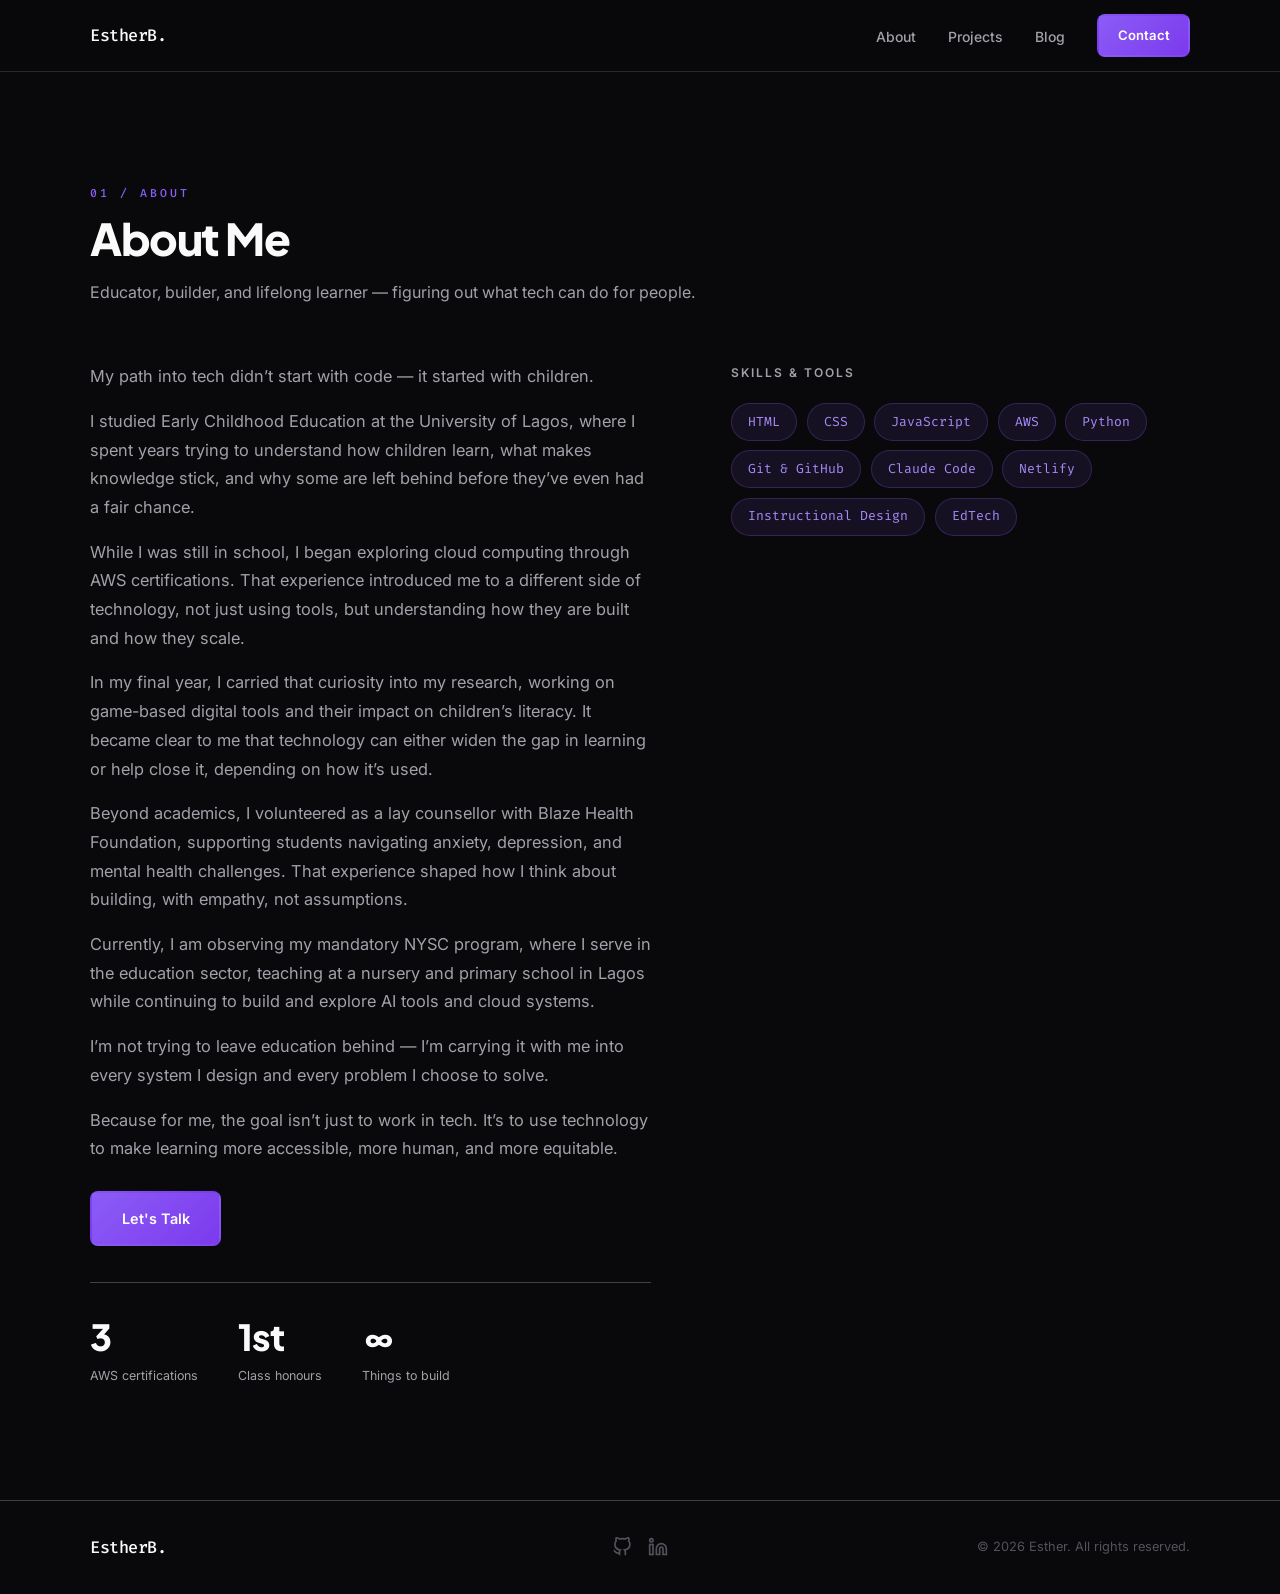
==== about.html @ 338feb30 "Final Update: portfolio structure, blog and documentation" ====
﻿<!DOCTYPE html>
<html lang="en">
<head>
  <meta charset="UTF-8" />
  <meta name="viewport" content="width=device-width, initial-scale=1.0" />
  <title>About | Esther Bada</title>
  <link rel="stylesheet" href="style.css" />
  <link rel="preconnect" href="https://fonts.googleapis.com" />
  <link rel="preconnect" href="https://fonts.gstatic.com" crossorigin />
  <link href="https://fonts.googleapis.com/css2?family=Plus+Jakarta+Sans:wght@700;800&family=Inter:wght@400;500;600&family=Fira+Code:wght@400;500&display=swap" rel="stylesheet" />
</head>
<body>

  <!-- ========== NAV ========== -->
  <header class="nav-header">
    <nav class="nav container">
      <a href="index.html" class="nav-logo">Esther<span class="accent"></span>B.</a>
      <ul class="nav-links">
        <li><a href="about.html" aria-current="page">About</a></li>
        <li><a href="projects.html">Projects</a></li>
        <li><a href="blog.html">Blog</a></li>
        <li><a href="contact.html" class="btn btn-sm">Contact</a></li>
      </ul>
      <button class="nav-toggle" aria-label="Toggle menu" aria-expanded="false">
        <span></span><span></span><span></span>
      </button>
    </nav>
  </header>

  <main>

    <!-- ========== ABOUT ========== -->
    <section id="about" class="about section">
      <div class="container">
        <span class="section-label reveal">01 / About</span>
        <h2 class="section-title reveal">About Me</h2>
        <p class="section-subtitle reveal">Educator, builder, and lifelong learner — figuring out what tech can do for people.</p>
        <div class="about-grid">
          <div class="about-text reveal">
            <p>
My path into tech didn’t start with code — it started with children.
</p>

<p>
I studied Early Childhood Education at the University of Lagos, where I spent years trying to understand how children learn, what makes knowledge stick, and why some are left behind before they’ve even had a fair chance.
</p>

<p>
While I was still in school, I began exploring cloud computing through AWS certifications. That experience introduced me to a different side of technology, not just using tools, but understanding how they are built and how they scale.
</p>

<p>
In my final year, I carried that curiosity into my research, working on game-based digital tools and their impact on children’s literacy. It became clear to me that technology can either widen the gap in learning or help close it, depending on how it’s used.
</p>

<p>
Beyond academics, I volunteered as a lay counsellor with Blaze Health Foundation, supporting students navigating anxiety, depression, and mental health challenges. That experience shaped how I think about building, with empathy, not assumptions.
</p>

<p>
Currently, I am observing my mandatory NYSC program, where I serve in the education sector, teaching at a nursery and primary school in Lagos while continuing to build and explore AI tools and cloud systems.
</p>

<p>
I’m not trying to leave education behind — I’m carrying it with me into every system I design and every problem I choose to solve.
</p>

<p>
Because for me, the goal isn’t just to work in tech. It’s to use technology to make learning more accessible, more human, and more equitable.
</p>
            <a href="contact.html" class="btn mt-md">Let's Talk</a>
            <div class="about-stats">
              <div class="stat">
                <span class="stat-number">3</span>
                <span class="stat-label">AWS certifications</span>
              </div>
              <div class="stat">
                <span class="stat-number">1st</span>
                <span class="stat-label">Class honours</span>
              </div>
              <div class="stat">
                <span class="stat-number">&#8734;</span>
                <span class="stat-label">Things to build</span>
              </div>
            </div>
          </div>
          <div class="skills reveal delay-1">
            <h3>Skills &amp; Tools</h3>
            <ul class="skill-list">
              <li><span class="skill-tag">HTML</span></li>
              <li><span class="skill-tag">CSS</span></li>
              <li><span class="skill-tag">JavaScript</span></li>
              <li><span class="skill-tag">AWS</span></li>
              <li><span class="skill-tag">Python</span></li>
              <li><span class="skill-tag">Git &amp; GitHub</span></li>
              <li><span class="skill-tag">Claude Code</span></li>
              <li><span class="skill-tag">Netlify</span></li>
              <li><span class="skill-tag">Instructional Design</span></li>
              <li><span class="skill-tag">EdTech</span></li>
            </ul>
          </div>
        </div>
      </div>
    </section>

  </main>

  <!-- ========== FOOTER ========== -->
  <footer class="footer">
    <div class="container footer-inner">
      <a href="index.html" class="nav-logo">Esther<span class="accent"></span>B.</a>
      <div class="footer-socials">
        <a href="https://github.com" target="_blank" rel="noopener" aria-label="GitHub">
          <svg width="20" height="20" viewBox="0 0 24 24" fill="none" stroke="currentColor" stroke-width="2"><path d="M9 19c-5 1.5-5-2.5-7-3m14 6v-3.87a3.37 3.37 0 0 0-.94-2.61c3.14-.35 6.44-1.54 6.44-7A5.44 5.44 0 0 0 20 4.77 5.07 5.07 0 0 0 19.91 1S18.73.65 16 2.48a13.38 13.38 0 0 0-7 0C6.27.65 5.09 1 5.09 1A5.07 5.07 0 0 0 5 4.77a5.44 5.44 0 0 0-1.5 3.78c0 5.42 3.3 6.61 6.44 7A3.37 3.37 0 0 0 9 18.13V22"/></svg>
        </a>
        <a href="https://linkedin.com" target="_blank" rel="noopener" aria-label="LinkedIn">
          <svg width="20" height="20" viewBox="0 0 24 24" fill="none" stroke="currentColor" stroke-width="2"><path d="M16 8a6 6 0 0 1 6 6v7h-4v-7a2 2 0 0 0-2-2 2 2 0 0 0-2 2v7h-4v-7a6 6 0 0 1 6-6z"/><rect x="2" y="9" width="4" height="12"/><circle cx="4" cy="4" r="2"/></svg>
        </a>
      </div>
      <p class="footer-copy">&copy; <span id="year"></span> Esther. All rights reserved.</p>
    </div>
  </footer>

  <script src="app.js"></script>
</body>
</html>
---- style.css ----
/* ============================================================
   DESIGN TOKENS
   ============================================================ */
:root {
  /* Backgrounds */
  --clr-bg:        #09090b;
  --clr-surface:   #18181b;
  --clr-surface-2: #27272a;
  --clr-border:    #3f3f46;

  /* Accent — violet */
  --clr-accent:    #8b5cf6;
  --clr-accent-lt: #a78bfa;
  --clr-accent-dk: #7c3aed;

  /* Text */
  --clr-text:      #fafafa;
  --clr-muted:     #a1a1aa;

  /* Tags */
  --clr-tag-bg:    rgba(139,92,246,0.1);
  --clr-tag-text:  #a78bfa;
  --clr-tag-border:rgba(139,92,246,0.25);

  /* Status green */
  --clr-green:     #4ade80;

  /* Fonts */
  --font-display: 'Plus Jakarta Sans', system-ui, sans-serif;
  --font-sans:    'Inter', system-ui, sans-serif;
  --font-mono:    'Fira Code', monospace;

  /* Radii */
  --radius-sm: 8px;
  --radius-md: 14px;
  --radius-lg: 22px;
  --radius-pill: 999px;

  /* Shadows */
  --shadow-card: 0 8px 32px rgba(0,0,0,0.45);
  --shadow-glow: 0 0 48px rgba(139,92,246,0.2);

  --transition: 0.22s ease;
  --nav-h: 72px;
}

/* ============================================================
   RESET & BASE
   ============================================================ */
*, *::before, *::after { box-sizing: border-box; margin: 0; padding: 0; }

html { scroll-behavior: smooth; font-size: 16px; }

body {
  font-family: var(--font-sans);
  background: var(--clr-bg);
  color: var(--clr-text);
  line-height: 1.75;
  -webkit-font-smoothing: antialiased;
  -moz-osx-font-smoothing: grayscale;
}

img { display: block; max-width: 100%; }
a { color: inherit; text-decoration: none; }
ul, ol { list-style: none; }

code {
  font-family: var(--font-mono);
  background: var(--clr-surface-2);
  color: var(--clr-accent-lt);
  padding: 2px 7px;
  border-radius: 5px;
  font-size: 0.875em;
  border: 1px solid var(--clr-border);
}

/* ============================================================
   LAYOUT UTILITIES
   ============================================================ */
.container {
  width: min(1100px, 100% - 3rem);
  margin-inline: auto;
}

.section     { padding: 112px 0; }
.section-alt { background: var(--clr-surface); }

.mt-md { display: inline-block; margin-top: 1.75rem; }
.hidden { display: none !important; }

/* ============================================================
   SECTION LABELS  (e.g. "01 / About")
   ============================================================ */
.section-label {
  display: block;
  font-family: var(--font-mono);
  font-size: 0.72rem;
  font-weight: 500;
  color: var(--clr-accent);
  letter-spacing: 3px;
  text-transform: uppercase;
  margin-bottom: 0.6rem;
}

/* ============================================================
   BUTTONS
   ============================================================ */
.btn {
  display: inline-flex;
  align-items: center;
  gap: 0.5rem;
  padding: 0.8rem 1.85rem;
  background: linear-gradient(135deg, var(--clr-accent) 0%, var(--clr-accent-dk) 100%);
  color: #fff;
  border: 2px solid transparent;
  border-radius: var(--radius-sm);
  font-family: var(--font-sans);
  font-weight: 600;
  font-size: 0.9rem;
  cursor: pointer;
  transition:
    transform var(--transition),
    box-shadow var(--transition),
    filter var(--transition);
  text-decoration: none;
  white-space: nowrap;
}
.btn:hover {
  transform: translateY(-2px);
  box-shadow: var(--shadow-glow);
  filter: brightness(1.1);
}
.btn:active { transform: translateY(0); }

.btn-outline {
  background: transparent;
  color: var(--clr-accent-lt);
  border-color: var(--clr-border);
}
.btn-outline:hover {
  border-color: var(--clr-accent);
  background: rgba(139,92,246,0.08);
  filter: none;
  box-shadow: none;
}

.btn-sm { padding: 0.5rem 1.15rem; font-size: 0.82rem; }
.btn-full { width: 100%; justify-content: center; padding: 0.9rem; }

/* ============================================================
   NAVIGATION
   ============================================================ */
.nav-header {
  position: sticky;
  top: 0;
  z-index: 100;
  height: var(--nav-h);
  background: rgba(9, 9, 11, 0.8);
  backdrop-filter: blur(16px);
  -webkit-backdrop-filter: blur(16px);
  border-bottom: 1px solid rgba(63, 63, 70, 0.6);
}

.nav {
  display: flex;
  align-items: center;
  justify-content: space-between;
  height: 100%;
}

.nav-logo {
  font-family: var(--font-mono);
  font-size: 1.05rem;
  font-weight: 500;
  color: var(--clr-text);
  letter-spacing: -0.5px;
}
.nav-logo .accent { color: var(--clr-accent); }

.nav-links {
  display: flex;
  align-items: center;
  gap: 2rem;
}
.nav-links a:not(.btn) {
  font-size: 0.875rem;
  font-weight: 500;
  color: var(--clr-muted);
  position: relative;
  padding-bottom: 2px;
  transition: color var(--transition);
}
.nav-links a:not(.btn)::after {
  content: '';
  position: absolute;
  bottom: -3px;
  left: 0;
  right: 0;
  height: 2px;
  background: var(--clr-accent);
  border-radius: 2px;
  transform: scaleX(0);
  transform-origin: left;
  transition: transform var(--transition);
}
.nav-links a:not(.btn):hover,
.nav-links a:not(.btn).active { color: var(--clr-text); }
.nav-links a:not(.btn):hover::after,
.nav-links a:not(.btn).active::after { transform: scaleX(1); }

.nav-toggle {
  display: none;
  flex-direction: column;
  gap: 5px;
  background: none;
  border: none;
  cursor: pointer;
  padding: 6px;
}
.nav-toggle span {
  display: block;
  width: 22px;
  height: 2px;
  background: var(--clr-text);
  border-radius: 2px;
  transition: transform var(--transition), opacity var(--transition);
}
.nav-toggle[aria-expanded="true"] span:nth-child(1) { transform: translateY(7px) rotate(45deg); }
.nav-toggle[aria-expanded="true"] span:nth-child(2) { opacity: 0; }
.nav-toggle[aria-expanded="true"] span:nth-child(3) { transform: translateY(-7px) rotate(-45deg); }

/* ============================================================
   HERO
   ============================================================ */
.hero {
  min-height: calc(100vh - var(--nav-h));
  display: flex;
  align-items: center;
  padding: 80px 0;
  position: relative;
  overflow: hidden;
}

/* Dot grid background */
.hero-dots {
  position: absolute;
  inset: 0;
  background-image: radial-gradient(circle, rgba(63,63,70,0.6) 1px, transparent 1px);
  background-size: 32px 32px;
  mask-image: radial-gradient(ellipse 80% 80% at 50% 50%, black 40%, transparent 100%);
  pointer-events: none;
}

/* Radial glow */
.hero::before {
  content: '';
  position: absolute;
  inset: 0;
  background:
    radial-gradient(ellipse 55% 55% at 65% 45%, rgba(139,92,246,0.1) 0%, transparent 65%),
    radial-gradient(ellipse 35% 35% at 15% 75%, rgba(139,92,246,0.06) 0%, transparent 60%);
  pointer-events: none;
}

.hero-inner { position: relative; }

/* Availability badge */
.hero-badge {
  display: inline-flex;
  align-items: center;
  gap: 0.55rem;
  padding: 0.4rem 1rem;
  background: rgba(74, 222, 128, 0.07);
  border: 1px solid rgba(74, 222, 128, 0.22);
  border-radius: var(--radius-pill);
  font-size: 0.8rem;
  font-weight: 500;
  color: var(--clr-green);
  margin-bottom: 1.5rem;
}
.badge-dot {
  width: 7px;
  height: 7px;
  background: var(--clr-green);
  border-radius: 50%;
  animation: pulse-dot 2.2s ease-in-out infinite;
}
@keyframes pulse-dot {
  0%, 100% { opacity: 1;   transform: scale(1); }
  50%       { opacity: 0.4; transform: scale(0.8); }
}

.hero-greeting {
  font-family: var(--font-mono);
  font-size: 1rem;
  color: var(--clr-muted);
  margin-bottom: 0.4rem;
  letter-spacing: 0.5px;
}

.hero-name {
  font-family: var(--font-display);
  font-size: clamp(3.5rem, 10vw, 7rem);
  font-weight: 800;
  line-height: 1;
  letter-spacing: -3px;
  background: linear-gradient(135deg, var(--clr-text) 40%, var(--clr-accent-lt) 100%);
  -webkit-background-clip: text;
  -webkit-text-fill-color: transparent;
  background-clip: text;
  margin-bottom: 1.5rem;
}

.hero-tagline {
  font-size: clamp(1rem, 2.5vw, 1.2rem);
  color: var(--clr-muted);
  max-width: 500px;
  line-height: 1.7;
  margin-bottom: 2.5rem;
}

.hero-cta {
  display: flex;
  gap: 0.9rem;
  flex-wrap: wrap;
  margin-bottom: 5rem;
}

.hero-scroll {
  display: flex;
  align-items: center;
  gap: 0.9rem;
  color: #52525b;
  font-size: 0.7rem;
  letter-spacing: 3px;
  text-transform: uppercase;
  font-family: var(--font-mono);
}
.scroll-line {
  width: 56px;
  height: 1px;
  background: #3f3f46;
  position: relative;
  overflow: hidden;
}
.scroll-line::after {
  content: '';
  position: absolute;
  inset: 0;
  background: var(--clr-accent);
  animation: scanline 2.4s ease-in-out infinite;
}
@keyframes scanline {
  0%   { transform: translateX(-100%); }
  100% { transform: translateX(250%); }
}

/* ============================================================
   SECTION TITLES
   ============================================================ */
.section-title {
  font-family: var(--font-display);
  font-size: clamp(1.9rem, 4.5vw, 2.75rem);
  font-weight: 800;
  letter-spacing: -1.5px;
  line-height: 1.1;
  margin-bottom: 1rem;
  color: var(--clr-text);
}
.section-subtitle {
  color: var(--clr-muted);
  margin-bottom: 3.5rem;
  font-size: 1rem;
}

/* ============================================================
   ABOUT
   ============================================================ */
.about-grid {
  display: grid;
  grid-template-columns: 1.1fr 0.9fr;
  gap: 5rem;
  align-items: start;
}

.about-text p {
  color: var(--clr-muted);
  margin-bottom: 1rem;
  font-size: 1.025rem;
}
.about-text p:last-of-type { margin-bottom: 0; }

/* Stats row */
.about-stats {
  display: flex;
  gap: 2.5rem;
  margin-top: 2.25rem;
  padding-top: 2.25rem;
  border-top: 1px solid var(--clr-border);
}
.stat-number {
  display: block;
  font-family: var(--font-display);
  font-size: 2.25rem;
  font-weight: 800;
  letter-spacing: -1px;
  color: var(--clr-text);
  line-height: 1;
  margin-bottom: 0.3rem;
}
.stat-label {
  font-size: 0.78rem;
  color: var(--clr-muted);
  line-height: 1.3;
}

.skills h3 {
  font-size: 0.75rem;
  font-weight: 600;
  color: var(--clr-muted);
  text-transform: uppercase;
  letter-spacing: 2px;
  margin-bottom: 1.25rem;
}
.skill-list {
  display: flex;
  flex-wrap: wrap;
  gap: 0.6rem;
}
.skill-tag {
  display: inline-block;
  padding: 0.4rem 1rem;
  background: var(--clr-tag-bg);
  color: var(--clr-tag-text);
  border: 1px solid var(--clr-tag-border);
  border-radius: var(--radius-pill);
  font-size: 0.82rem;
  font-family: var(--font-mono);
  transition: background var(--transition), border-color var(--transition);
}
.skill-tag:hover {
  background: rgba(139,92,246,0.18);
  border-color: rgba(139,92,246,0.45);
}

/* ============================================================
   CARDS (shared — projects + blog)
   ============================================================ */
.card-grid {
  display: grid;
  grid-template-columns: repeat(auto-fit, minmax(290px, 1fr));
  gap: 1.5rem;
}

.card {
  position: relative;
  background: var(--clr-surface);
  border: 1px solid var(--clr-border);
  border-radius: var(--radius-md);
  padding: 1.875rem;
  overflow: hidden;
  transition:
    border-color var(--transition),
    transform var(--transition),
    box-shadow var(--transition);
}

/* Gradient bottom accent that slides in on hover */
.card::after {
  content: '';
  position: absolute;
  bottom: 0;
  left: 0;
  right: 0;
  height: 2px;
  background: linear-gradient(90deg, var(--clr-accent-dk), var(--clr-accent-lt));
  border-radius: 0 0 var(--radius-md) var(--radius-md);
  opacity: 0;
  transition: opacity var(--transition);
}

.card:hover {
  border-color: rgba(139,92,246,0.45);
  transform: translateY(-5px);
  box-shadow: var(--shadow-card);
}
.card:hover::after { opacity: 1; }

/* Section-alt cards invert the bg */
.section-alt .card {
  background: var(--clr-bg);
}

.card-top {
  display: flex;
  align-items: center;
  justify-content: space-between;
  margin-bottom: 1.1rem;
}
.card-icon { font-size: 1.8rem; line-height: 1; }

.card-links {
  display: flex;
  gap: 0.75rem;
  color: #52525b;
}
.card-links a {
  transition: color var(--transition);
  display: flex;
  align-items: center;
}
.card-links a:hover { color: var(--clr-accent-lt); }

.card-title {
  font-size: 1.05rem;
  font-weight: 600;
  margin-bottom: 0.6rem;
  color: var(--clr-text);
  line-height: 1.4;
}
.card-title a { transition: color var(--transition); }
.card-title a:hover { color: var(--clr-accent-lt); }

.card-desc {
  color: var(--clr-muted);
  font-size: 0.88rem;
  line-height: 1.7;
  margin-bottom: 1.25rem;
}

.card-tags {
  display: flex;
  flex-wrap: wrap;
  gap: 0.4rem;
  margin-top: auto;
}
.card-tags span {
  font-size: 0.72rem;
  font-family: var(--font-mono);
  color: #71717a;
  background: var(--clr-surface-2);
  padding: 0.22rem 0.65rem;
  border-radius: 5px;
  border: 1px solid var(--clr-border);
}

/* ============================================================
   BLOG CARDS
   ============================================================ */
.card--blog { background: var(--clr-surface); }
.section-alt .card--blog { background: var(--clr-bg); }

.blog-meta {
  display: flex;
  align-items: center;
  gap: 0.75rem;
  margin-bottom: 0.875rem;
}
.blog-meta time {
  font-size: 0.78rem;
  color: #71717a;
  font-family: var(--font-mono);
}
.blog-tag {
  font-size: 0.72rem;
  font-weight: 600;
  color: var(--clr-accent-lt);
  background: var(--clr-tag-bg);
  padding: 0.22rem 0.65rem;
  border-radius: 5px;
  border: 1px solid var(--clr-tag-border);
}
.blog-read-more {
  display: inline-flex;
  align-items: center;
  gap: 0.3rem;
  margin-top: 0.75rem;
  font-size: 0.85rem;
  font-weight: 600;
  color: var(--clr-accent-lt);
  transition: gap var(--transition), color var(--transition);
}
.blog-read-more:hover {
  gap: 0.55rem;
  color: #fff;
}

/* ============================================================
   BLOG POST (inline article)
   ============================================================ */
.blog-divider {
  display: flex;
  align-items: center;
  gap: 1.25rem;
  margin-top: 4rem;
  margin-bottom: 2rem;
}
.blog-divider-label {
  font-family: var(--font-mono);
  font-size: 0.72rem;
  font-weight: 500;
  color: var(--clr-accent);
  letter-spacing: 3px;
  text-transform: uppercase;
  white-space: nowrap;
}
.blog-divider-line {
  flex: 1;
  height: 1px;
  background: var(--clr-border);
}

.blog-post {
  background: var(--clr-surface);
  border: 1px solid var(--clr-border);
  border-radius: var(--radius-lg);
  padding: clamp(1.75rem, 5vw, 3.5rem);
  max-width: 740px;
}

.blog-post-header time {
  font-size: 0.78rem;
  font-family: var(--font-mono);
  color: #71717a;
  display: block;
  margin-bottom: 0.6rem;
}
.blog-post-header h2 {
  font-family: var(--font-display);
  font-size: clamp(1.5rem, 3.5vw, 2.1rem);
  font-weight: 800;
  letter-spacing: -1px;
  line-height: 1.2;
  margin-bottom: 1rem;
}
.blog-post-intro {
  color: var(--clr-muted);
  font-size: 1.05rem;
  line-height: 1.65;
  border-left: 3px solid var(--clr-accent);
  padding-left: 1.1rem;
  margin-bottom: 2.5rem;
}

.blog-post-body h3 {
  font-size: 1.1rem;
  font-weight: 700;
  color: var(--clr-accent-lt);
  margin: 2.25rem 0 0.75rem;
}
.blog-post-body p {
  color: var(--clr-muted);
  margin-bottom: 1.1rem;
  font-size: 0.975rem;
  line-height: 1.8;
}
.blog-post-body ul,
.blog-post-body ol {
  list-style: initial;
  padding-left: 1.5rem;
  color: var(--clr-muted);
  margin-bottom: 1.1rem;
  font-size: 0.975rem;
}
.blog-post-body ol { list-style: decimal; }
.blog-post-body li { margin-bottom: 0.5rem; line-height: 1.7; }
.blog-post-body strong { color: var(--clr-text); font-weight: 600; }
.blog-post-body em { color: var(--clr-text); }

/* ============================================================
   CONTACT
   ============================================================ */
.contact-inner {
  display: grid;
  grid-template-columns: 1fr 1.3fr;
  gap: 5rem;
  align-items: start;
}

.contact-text p {
  color: var(--clr-muted);
  margin-bottom: 1.75rem;
  font-size: 1.025rem;
}
.contact-links {
  display: flex;
  flex-direction: column;
  gap: 0.875rem;
}
.contact-links li {
  display: flex;
  align-items: center;
  gap: 0.65rem;
  color: #71717a;
  font-size: 0.9rem;
}
.contact-links a {
  color: var(--clr-accent-lt);
  transition: color var(--transition);
}
.contact-links a:hover { color: var(--clr-text); }

/* Form */
.contact-form {
  background: var(--clr-bg);
  border: 1px solid var(--clr-border);
  border-radius: var(--radius-md);
  padding: 2.25rem;
  display: flex;
  flex-direction: column;
  gap: 1.25rem;
}

/* Side-by-side name + email */
.form-row {
  display: grid;
  grid-template-columns: 1fr 1fr;
  gap: 1rem;
}

.form-group {
  display: flex;
  flex-direction: column;
  gap: 0.45rem;
}
.form-group label {
  font-size: 0.8rem;
  font-weight: 600;
  color: var(--clr-muted);
  letter-spacing: 0.3px;
}
.form-group input,
.form-group textarea {
  background: var(--clr-surface);
  border: 1px solid var(--clr-border);
  border-radius: var(--radius-sm);
  color: var(--clr-text);
  font-family: var(--font-sans);
  font-size: 0.9rem;
  padding: 0.8rem 1rem;
  outline: none;
  transition: border-color var(--transition), box-shadow var(--transition);
  resize: vertical;
}
.form-group input::placeholder,
.form-group textarea::placeholder { color: #52525b; }
.form-group input:focus,
.form-group textarea:focus {
  border-color: var(--clr-accent);
  box-shadow: 0 0 0 3px rgba(139,92,246,0.12);
}

.form-success {
  font-size: 0.85rem;
  color: var(--clr-green);
  text-align: center;
  min-height: 1.25rem;
  font-weight: 500;
}

/* ============================================================
   FOOTER
   ============================================================ */
.footer {
  border-top: 1px solid var(--clr-border);
  padding: 2rem 0;
}
.footer-inner {
  display: grid;
  grid-template-columns: 1fr auto 1fr;
  align-items: center;
  gap: 1.5rem;
}
.footer-socials {
  display: flex;
  gap: 1rem;
  justify-content: center;
}
.footer-socials a {
  color: #52525b;
  display: flex;
  transition: color var(--transition);
}
.footer-socials a:hover { color: var(--clr-accent-lt); }

.footer-copy {
  font-size: 0.8rem;
  color: #52525b;
  text-align: right;
}

/* ============================================================
   SCROLL ANIMATIONS
   ============================================================ */
.fade-up {
  opacity: 0;
  transform: translateY(22px);
  animation: fadeUp 0.65s ease forwards;
}
.reveal {
  opacity: 0;
  transform: translateY(18px);
  transition: opacity 0.55s ease, transform 0.55s ease;
}
.reveal.is-visible { opacity: 1; transform: none; }

.delay-1 { animation-delay: 0.12s; transition-delay: 0.1s; }
.delay-2 { animation-delay: 0.24s; transition-delay: 0.2s; }
.delay-3 { animation-delay: 0.36s; transition-delay: 0.3s; }
.delay-4 { animation-delay: 0.48s; transition-delay: 0.4s; }
.delay-5 { animation-delay: 0.6s;  transition-delay: 0.5s; }

@keyframes fadeUp {
  to { opacity: 1; transform: none; }
}

/* ============================================================
   RESPONSIVE
   ============================================================ */
@media (max-width: 900px) {
  .about-grid { grid-template-columns: 1fr; gap: 3rem; }
  .contact-inner { grid-template-columns: 1fr; gap: 3rem; }
}

@media (max-width: 768px) {
  .nav-links {
    display: none;
    position: absolute;
    top: var(--nav-h);
    left: 0;
    right: 0;
    background: rgba(9,9,11,0.97);
    backdrop-filter: blur(16px);
    border-bottom: 1px solid var(--clr-border);
    flex-direction: column;
    align-items: flex-start;
    padding: 1.75rem 1.5rem;
    gap: 1.5rem;
  }
  .nav-links.is-open { display: flex; }
  .nav-toggle { display: flex; }

  .footer-inner {
    grid-template-columns: 1fr;
    text-align: center;
    justify-items: center;
  }
  .footer-copy { text-align: center; }

  .hero-cta { flex-direction: column; align-items: flex-start; }
  .form-row  { grid-template-columns: 1fr; }
  .about-stats { gap: 1.5rem; }
}

@media (max-width: 480px) {
  .section { padding: 80px 0; }
  .card-grid { grid-template-columns: 1fr; }
  .contact-form { padding: 1.5rem; }
}
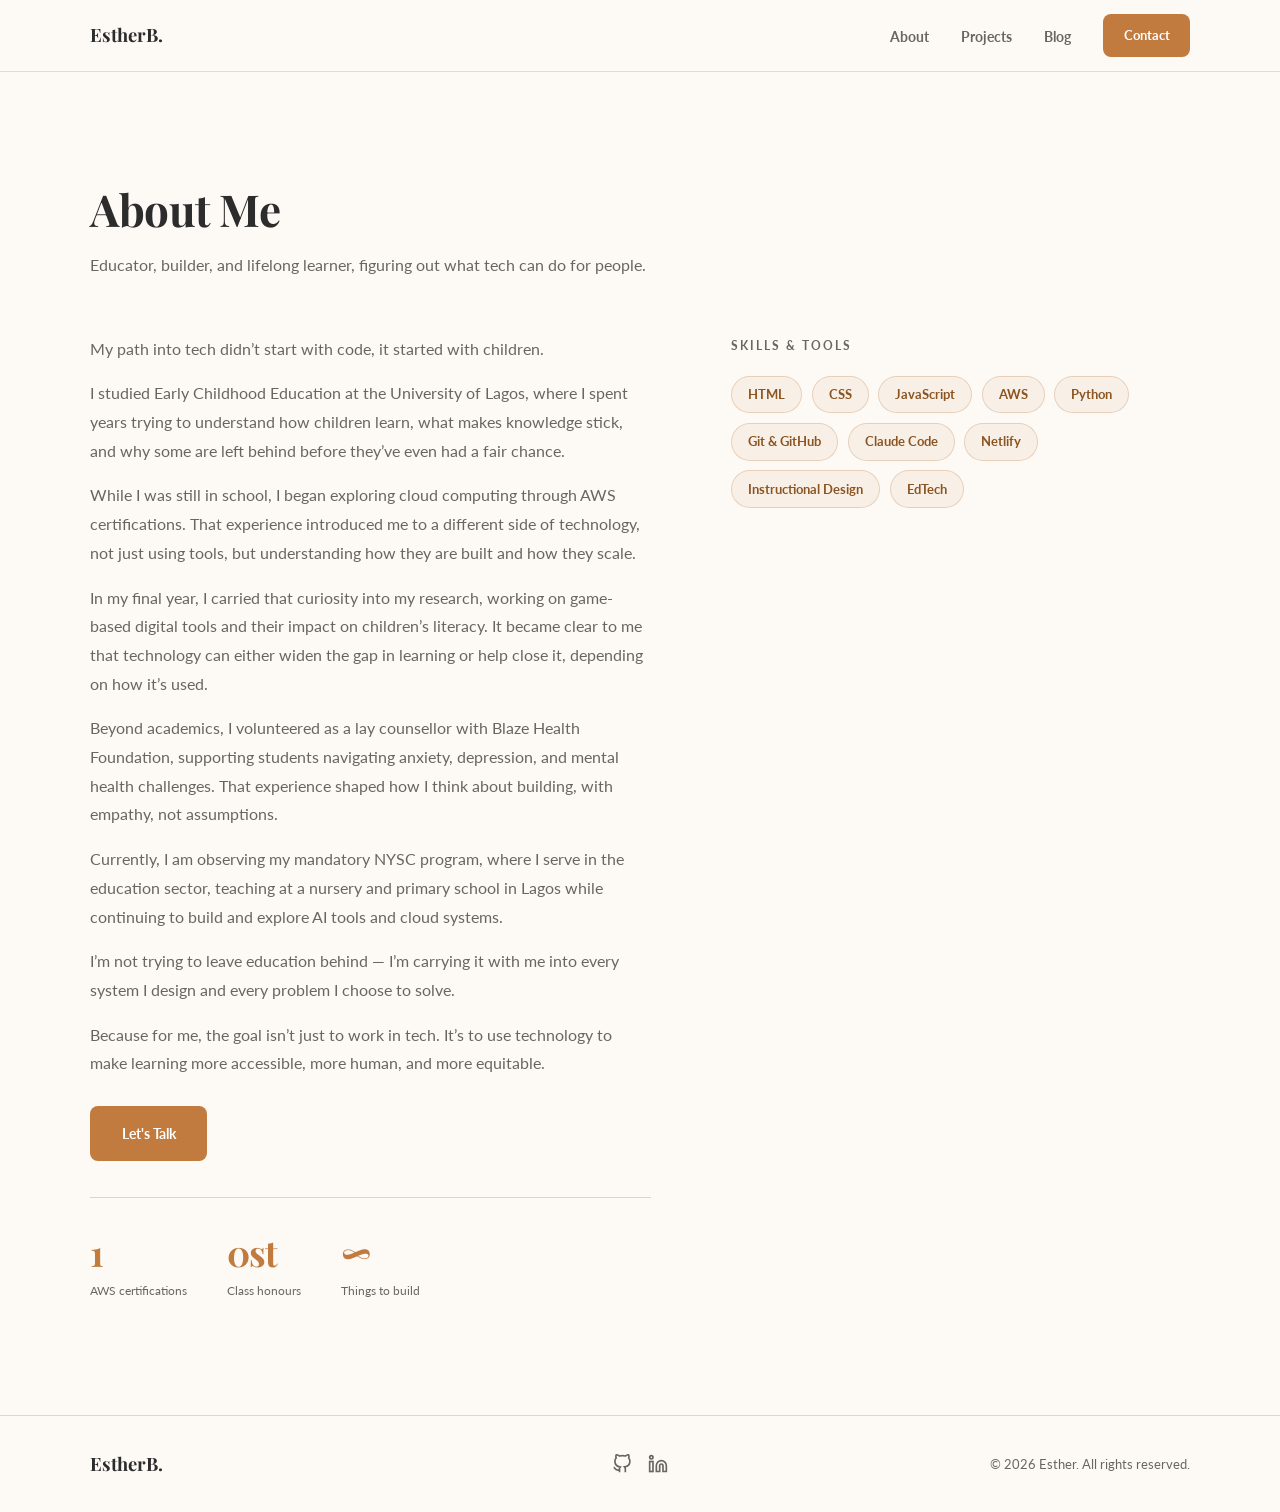
==== commit 8e1918f5: "Add files via upload redesign: warm theme, animations and photo" ====
--- a/about.html
+++ b/about.html
@@ -3,11 +3,16 @@
 <head>
   <meta charset="UTF-8" />
   <meta name="viewport" content="width=device-width, initial-scale=1.0" />
+  <meta name="description" content="Educator building real products with AI and cloud tools." />
+  <meta property="og:title" content="About | Esther Bada" />
+  <meta property="og:description" content="Educator building real products with AI and cloud tools." />
+  <meta property="og:type" content="website" />
   <title>About | Esther Bada</title>
+  <link rel="icon" type="image/svg+xml" href="favicon.svg" />
   <link rel="stylesheet" href="style.css" />
   <link rel="preconnect" href="https://fonts.googleapis.com" />
   <link rel="preconnect" href="https://fonts.gstatic.com" crossorigin />
-  <link href="https://fonts.googleapis.com/css2?family=Plus+Jakarta+Sans:wght@700;800&family=Inter:wght@400;500;600&family=Fira+Code:wght@400;500&display=swap" rel="stylesheet" />
+  <link href="https://fonts.googleapis.com/css2?family=Playfair+Display:ital,wght@0,400;0,700;1,400&family=Lato:wght@400;700&display=swap" rel="stylesheet" />
 </head>
 <body>
 
@@ -34,11 +39,11 @@
       <div class="container">
         <span class="section-label reveal">01 / About</span>
         <h2 class="section-title reveal">About Me</h2>
-        <p class="section-subtitle reveal">Educator, builder, and lifelong learner — figuring out what tech can do for people.</p>
+        <p class="section-subtitle reveal">Educator, builder, and lifelong learner, figuring out what tech can do for people.</p>
         <div class="about-grid">
           <div class="about-text reveal">
             <p>
-My path into tech didn’t start with code — it started with children.
+My path into tech didn’t start with code, it started with children.
 </p>
 
 <p>
@@ -113,7 +118,7 @@
         <a href="https://github.com" target="_blank" rel="noopener" aria-label="GitHub">
           <svg width="20" height="20" viewBox="0 0 24 24" fill="none" stroke="currentColor" stroke-width="2"><path d="M9 19c-5 1.5-5-2.5-7-3m14 6v-3.87a3.37 3.37 0 0 0-.94-2.61c3.14-.35 6.44-1.54 6.44-7A5.44 5.44 0 0 0 20 4.77 5.07 5.07 0 0 0 19.91 1S18.73.65 16 2.48a13.38 13.38 0 0 0-7 0C6.27.65 5.09 1 5.09 1A5.07 5.07 0 0 0 5 4.77a5.44 5.44 0 0 0-1.5 3.78c0 5.42 3.3 6.61 6.44 7A3.37 3.37 0 0 0 9 18.13V22"/></svg>
         </a>
-        <a href="https://linkedin.com" target="_blank" rel="noopener" aria-label="LinkedIn">
+        <a href="https://www.linkedin.com/in/esther-bada" target="_blank" rel="noopener" aria-label="LinkedIn">
           <svg width="20" height="20" viewBox="0 0 24 24" fill="none" stroke="currentColor" stroke-width="2"><path d="M16 8a6 6 0 0 1 6 6v7h-4v-7a2 2 0 0 0-2-2 2 2 0 0 0-2 2v7h-4v-7a6 6 0 0 1 6-6z"/><rect x="2" y="9" width="4" height="12"/><circle cx="4" cy="4" r="2"/></svg>
         </a>
       </div>
--- a/style.css
+++ b/style.css
@@ -3,32 +3,35 @@
    ============================================================ */
 :root {
   /* Backgrounds */
-  --clr-bg:        #09090b;
-  --clr-surface:   #18181b;
-  --clr-surface-2: #27272a;
-  --clr-border:    #3f3f46;
-
-  /* Accent — violet */
-  --clr-accent:    #8b5cf6;
-  --clr-accent-lt: #a78bfa;
-  --clr-accent-dk: #7c3aed;
+  --clr-bg:        #FDFAF6;
+  --clr-surface:   #F4EFE6;
+  --clr-surface-2: #EBE4D8;
+  --clr-border:    #DDD6C8;
+
+  /* Accent — terracotta / amber */
+  --clr-accent:    #C17B3F;
+  --clr-accent-lt: #D4934E;
+  --clr-accent-dk: #A66530;
+
+  /* Secondary accent — muted sage green */
+  --clr-sage:      #4A7C6F;
 
   /* Text */
-  --clr-text:      #fafafa;
-  --clr-muted:     #a1a1aa;
+  --clr-text:      #2C2C2C;
+  --clr-muted:     #6B6560;
 
   /* Tags */
-  --clr-tag-bg:    rgba(139,92,246,0.1);
-  --clr-tag-text:  #a78bfa;
-  --clr-tag-border:rgba(139,92,246,0.25);
-
-  /* Status green */
-  --clr-green:     #4ade80;
+  --clr-tag-bg:    rgba(193,123,63,0.08);
+  --clr-tag-text:  #8C5420;
+  --clr-tag-border:rgba(193,123,63,0.28);
+
+  /* Status / availability */
+  --clr-green:     #4A7C6F;
 
   /* Fonts */
-  --font-display: 'Plus Jakarta Sans', system-ui, sans-serif;
-  --font-sans:    'Inter', system-ui, sans-serif;
-  --font-mono:    'Fira Code', monospace;
+  --font-display: 'Playfair Display', Georgia, serif;
+  --font-sans:    'Lato', system-ui, sans-serif;
+  --font-mono:    'Courier New', monospace;
 
   /* Radii */
   --radius-sm: 8px;
@@ -37,8 +40,8 @@
   --radius-pill: 999px;
 
   /* Shadows */
-  --shadow-card: 0 8px 32px rgba(0,0,0,0.45);
-  --shadow-glow: 0 0 48px rgba(139,92,246,0.2);
+  --shadow-card: 0 4px 24px rgba(44,30,14,0.10);
+  --shadow-glow: 0 4px 20px rgba(193,123,63,0.28);
 
   --transition: 0.22s ease;
   --nav-h: 72px;
@@ -58,6 +61,7 @@
   line-height: 1.75;
   -webkit-font-smoothing: antialiased;
   -moz-osx-font-smoothing: grayscale;
+  animation: pageFade 0.5s ease-in both;
 }
 
 img { display: block; max-width: 100%; }
@@ -67,7 +71,7 @@
 code {
   font-family: var(--font-mono);
   background: var(--clr-surface-2);
-  color: var(--clr-accent-lt);
+  color: var(--clr-accent-dk);
   padding: 2px 7px;
   border-radius: 5px;
   font-size: 0.875em;
@@ -89,17 +93,10 @@
 .hidden { display: none !important; }
 
 /* ============================================================
-   SECTION LABELS  (e.g. "01 / About")
+   SECTION LABELS  — hidden; simple headings used instead
    ============================================================ */
 .section-label {
-  display: block;
-  font-family: var(--font-mono);
-  font-size: 0.72rem;
-  font-weight: 500;
-  color: var(--clr-accent);
-  letter-spacing: 3px;
-  text-transform: uppercase;
-  margin-bottom: 0.6rem;
+  display: none;
 }
 
 /* ============================================================
@@ -110,37 +107,37 @@
   align-items: center;
   gap: 0.5rem;
   padding: 0.8rem 1.85rem;
-  background: linear-gradient(135deg, var(--clr-accent) 0%, var(--clr-accent-dk) 100%);
+  background: var(--clr-accent);
   color: #fff;
   border: 2px solid transparent;
   border-radius: var(--radius-sm);
   font-family: var(--font-sans);
-  font-weight: 600;
+  font-weight: 700;
   font-size: 0.9rem;
   cursor: pointer;
   transition:
     transform var(--transition),
     box-shadow var(--transition),
-    filter var(--transition);
+    background var(--transition);
   text-decoration: none;
   white-space: nowrap;
 }
 .btn:hover {
   transform: translateY(-2px);
   box-shadow: var(--shadow-glow);
-  filter: brightness(1.1);
+  background: var(--clr-accent-dk);
 }
 .btn:active { transform: translateY(0); }
 
 .btn-outline {
   background: transparent;
-  color: var(--clr-accent-lt);
-  border-color: var(--clr-border);
+  color: var(--clr-accent);
+  border-color: var(--clr-accent);
 }
 .btn-outline:hover {
-  border-color: var(--clr-accent);
-  background: rgba(139,92,246,0.08);
-  filter: none;
+  background: rgba(193,123,63,0.08);
+  border-color: var(--clr-accent-dk);
+  color: var(--clr-accent-dk);
   box-shadow: none;
 }
 
@@ -155,10 +152,10 @@
   top: 0;
   z-index: 100;
   height: var(--nav-h);
-  background: rgba(9, 9, 11, 0.8);
+  background: rgba(253, 250, 246, 0.92);
   backdrop-filter: blur(16px);
   -webkit-backdrop-filter: blur(16px);
-  border-bottom: 1px solid rgba(63, 63, 70, 0.6);
+  border-bottom: 1px solid rgba(221, 214, 200, 0.8);
 }
 
 .nav {
@@ -169,11 +166,11 @@
 }
 
 .nav-logo {
-  font-family: var(--font-mono);
-  font-size: 1.05rem;
-  font-weight: 500;
+  font-family: var(--font-display);
+  font-size: 1.15rem;
+  font-weight: 700;
   color: var(--clr-text);
-  letter-spacing: -0.5px;
+  letter-spacing: 0;
 }
 .nav-logo .accent { color: var(--clr-accent); }
 
@@ -183,8 +180,8 @@
   gap: 2rem;
 }
 .nav-links a:not(.btn) {
-  font-size: 0.875rem;
-  font-weight: 500;
+  font-size: 0.9rem;
+  font-weight: 700;
   color: var(--clr-muted);
   position: relative;
   padding-bottom: 2px;
@@ -200,13 +197,16 @@
   background: var(--clr-accent);
   border-radius: 2px;
   transform: scaleX(0);
+  transform-origin: right;
+  transition: transform 0.3s ease;
+}
+.nav-links a:not(.btn):hover,
+.nav-links a:not(.btn).active { color: var(--clr-accent); }
+.nav-links a:not(.btn):hover::after,
+.nav-links a:not(.btn).active::after {
+  transform: scaleX(1);
   transform-origin: left;
-  transition: transform var(--transition);
-}
-.nav-links a:not(.btn):hover,
-.nav-links a:not(.btn).active { color: var(--clr-text); }
-.nav-links a:not(.btn):hover::after,
-.nav-links a:not(.btn).active::after { transform: scaleX(1); }
+}
 
 .nav-toggle {
   display: none;
@@ -241,28 +241,37 @@
   overflow: hidden;
 }
 
-/* Dot grid background */
+/* Subtle dot grid */
 .hero-dots {
   position: absolute;
   inset: 0;
-  background-image: radial-gradient(circle, rgba(63,63,70,0.6) 1px, transparent 1px);
+  background-image: radial-gradient(circle, rgba(193,123,63,0.18) 1px, transparent 1px);
   background-size: 32px 32px;
   mask-image: radial-gradient(ellipse 80% 80% at 50% 50%, black 40%, transparent 100%);
   pointer-events: none;
 }
 
-/* Radial glow */
+/* Warm radial glow */
 .hero::before {
   content: '';
   position: absolute;
   inset: 0;
   background:
-    radial-gradient(ellipse 55% 55% at 65% 45%, rgba(139,92,246,0.1) 0%, transparent 65%),
-    radial-gradient(ellipse 35% 35% at 15% 75%, rgba(139,92,246,0.06) 0%, transparent 60%);
+    radial-gradient(ellipse 55% 55% at 65% 45%, rgba(193,123,63,0.07) 0%, transparent 65%),
+    radial-gradient(ellipse 35% 35% at 15% 75%, rgba(74,124,111,0.05) 0%, transparent 60%);
   pointer-events: none;
 }
 
-.hero-inner { position: relative; }
+/* Two-column layout: text left, photo right */
+.hero-inner {
+  position: relative;
+  display: grid;
+  grid-template-columns: 1fr auto;
+  gap: 4rem;
+  align-items: center;
+}
+
+.hero-text { /* contains all text & CTA */ }
 
 /* Availability badge */
 .hero-badge {
@@ -270,18 +279,18 @@
   align-items: center;
   gap: 0.55rem;
   padding: 0.4rem 1rem;
-  background: rgba(74, 222, 128, 0.07);
-  border: 1px solid rgba(74, 222, 128, 0.22);
+  background: rgba(74, 124, 111, 0.08);
+  border: 1px solid rgba(74, 124, 111, 0.25);
   border-radius: var(--radius-pill);
   font-size: 0.8rem;
-  font-weight: 500;
-  color: var(--clr-green);
+  font-weight: 700;
+  color: var(--clr-sage);
   margin-bottom: 1.5rem;
 }
 .badge-dot {
   width: 7px;
   height: 7px;
-  background: var(--clr-green);
+  background: var(--clr-sage);
   border-radius: 50%;
   animation: pulse-dot 2.2s ease-in-out infinite;
 }
@@ -291,8 +300,9 @@
 }
 
 .hero-greeting {
-  font-family: var(--font-mono);
+  font-family: var(--font-sans);
   font-size: 1rem;
+  font-weight: 700;
   color: var(--clr-muted);
   margin-bottom: 0.4rem;
   letter-spacing: 0.5px;
@@ -300,59 +310,81 @@
 
 .hero-name {
   font-family: var(--font-display);
-  font-size: clamp(3.5rem, 10vw, 7rem);
-  font-weight: 800;
-  line-height: 1;
-  letter-spacing: -3px;
-  background: linear-gradient(135deg, var(--clr-text) 40%, var(--clr-accent-lt) 100%);
-  -webkit-background-clip: text;
-  -webkit-text-fill-color: transparent;
-  background-clip: text;
-  margin-bottom: 1.5rem;
+  font-size: clamp(3rem, 9vw, 6rem);
+  font-weight: 700;
+  line-height: 1.05;
+  letter-spacing: -1px;
+  color: var(--clr-text);
+  margin-bottom: 1.25rem;
+}
+
+.hero-headline {
+  font-family: var(--font-display);
+  font-size: clamp(1.2rem, 3vw, 1.65rem);
+  font-weight: 700;
+  color: var(--clr-text);
+  line-height: 1.35;
+  letter-spacing: -0.3px;
+  margin-bottom: 1.25rem;
+  max-width: 520px;
 }
 
 .hero-tagline {
-  font-size: clamp(1rem, 2.5vw, 1.2rem);
+  font-size: clamp(0.95rem, 2vw, 1.05rem);
   color: var(--clr-muted);
   max-width: 500px;
-  line-height: 1.7;
-  margin-bottom: 2.5rem;
+  line-height: 1.8;
+  margin-bottom: 2.75rem;
 }
 
 .hero-cta {
   display: flex;
-  gap: 0.9rem;
+  gap: 0.75rem;
   flex-wrap: wrap;
-  margin-bottom: 5rem;
-}
-
-.hero-scroll {
-  display: flex;
-  align-items: center;
-  gap: 0.9rem;
-  color: #52525b;
-  font-size: 0.7rem;
-  letter-spacing: 3px;
-  text-transform: uppercase;
-  font-family: var(--font-mono);
-}
-.scroll-line {
-  width: 56px;
-  height: 1px;
-  background: #3f3f46;
-  position: relative;
+  align-items: center;
+}
+
+/* Ghost button — tertiary action */
+.btn-ghost {
+  background: transparent;
+  color: var(--clr-muted);
+  border-color: transparent;
+  padding-left: 0.5rem;
+  padding-right: 0.5rem;
+}
+.btn-ghost:hover {
+  color: var(--clr-accent);
+  background: transparent;
+  box-shadow: none;
+  transform: none;
+}
+
+.hero-br { display: inline; }
+
+/* Profile photo placeholder */
+.hero-photo {
+  flex-shrink: 0;
+  display: flex;
+  align-items: center;
+  justify-content: center;
+}
+
+.hero-photo-circle {
+  width: 260px;
+  height: 260px;
+  border-radius: 50%;
+  background: linear-gradient(135deg, #EDD5B0 0%, #D9BF96 100%);
+  border: 4px solid var(--clr-accent);
   overflow: hidden;
-}
-.scroll-line::after {
-  content: '';
-  position: absolute;
-  inset: 0;
-  background: var(--clr-accent);
-  animation: scanline 2.4s ease-in-out infinite;
-}
-@keyframes scanline {
-  0%   { transform: translateX(-100%); }
-  100% { transform: translateX(250%); }
+  box-shadow: 0 8px 40px rgba(193,123,63,0.2);
+}
+
+.hero-photo-img {
+  width: 100%;
+  height: 100%;
+  object-fit: cover;
+  object-position: center top;
+  display: block;
 }
 
 /* ============================================================
@@ -361,9 +393,9 @@
 .section-title {
   font-family: var(--font-display);
   font-size: clamp(1.9rem, 4.5vw, 2.75rem);
-  font-weight: 800;
-  letter-spacing: -1.5px;
-  line-height: 1.1;
+  font-weight: 700;
+  letter-spacing: -0.5px;
+  line-height: 1.15;
   margin-bottom: 1rem;
   color: var(--clr-text);
 }
@@ -402,9 +434,9 @@
   display: block;
   font-family: var(--font-display);
   font-size: 2.25rem;
-  font-weight: 800;
+  font-weight: 700;
   letter-spacing: -1px;
-  color: var(--clr-text);
+  color: var(--clr-accent);
   line-height: 1;
   margin-bottom: 0.3rem;
 }
@@ -416,7 +448,7 @@
 
 .skills h3 {
   font-size: 0.75rem;
-  font-weight: 600;
+  font-weight: 700;
   color: var(--clr-muted);
   text-transform: uppercase;
   letter-spacing: 2px;
@@ -435,12 +467,13 @@
   border: 1px solid var(--clr-tag-border);
   border-radius: var(--radius-pill);
   font-size: 0.82rem;
-  font-family: var(--font-mono);
+  font-family: var(--font-sans);
+  font-weight: 700;
   transition: background var(--transition), border-color var(--transition);
 }
 .skill-tag:hover {
-  background: rgba(139,92,246,0.18);
-  border-color: rgba(139,92,246,0.45);
+  background: rgba(193,123,63,0.15);
+  border-color: rgba(193,123,63,0.45);
 }
 
 /* ============================================================
@@ -454,15 +487,15 @@
 
 .card {
   position: relative;
-  background: var(--clr-surface);
+  background: var(--clr-bg);
   border: 1px solid var(--clr-border);
   border-radius: var(--radius-md);
   padding: 1.875rem;
   overflow: hidden;
   transition:
-    border-color var(--transition),
-    transform var(--transition),
-    box-shadow var(--transition);
+    border-color 0.3s ease,
+    transform 0.3s ease,
+    box-shadow 0.3s ease;
 }
 
 /* Gradient bottom accent that slides in on hover */
@@ -472,21 +505,21 @@
   bottom: 0;
   left: 0;
   right: 0;
-  height: 2px;
+  height: 3px;
   background: linear-gradient(90deg, var(--clr-accent-dk), var(--clr-accent-lt));
   border-radius: 0 0 var(--radius-md) var(--radius-md);
   opacity: 0;
-  transition: opacity var(--transition);
+  transition: opacity 0.3s ease;
 }
 
 .card:hover {
-  border-color: rgba(139,92,246,0.45);
-  transform: translateY(-5px);
-  box-shadow: var(--shadow-card);
+  border-color: rgba(193,123,63,0.4);
+  transform: translateY(-4px);
+  box-shadow: 0 8px 32px rgba(44,30,14,0.13);
 }
 .card:hover::after { opacity: 1; }
 
-/* Section-alt cards invert the bg */
+/* Section-alt cards use page bg so they pop against the surface */
 .section-alt .card {
   background: var(--clr-bg);
 }
@@ -502,28 +535,29 @@
 .card-links {
   display: flex;
   gap: 0.75rem;
-  color: #52525b;
+  color: var(--clr-muted);
 }
 .card-links a {
   transition: color var(--transition);
   display: flex;
   align-items: center;
 }
-.card-links a:hover { color: var(--clr-accent-lt); }
+.card-links a:hover { color: var(--clr-accent); }
 
 .card-title {
   font-size: 1.05rem;
-  font-weight: 600;
+  font-weight: 700;
   margin-bottom: 0.6rem;
   color: var(--clr-text);
   line-height: 1.4;
+  font-family: var(--font-display);
 }
 .card-title a { transition: color var(--transition); }
-.card-title a:hover { color: var(--clr-accent-lt); }
+.card-title a:hover { color: var(--clr-accent); }
 
 .card-desc {
   color: var(--clr-muted);
-  font-size: 0.88rem;
+  font-size: 0.9rem;
   line-height: 1.7;
   margin-bottom: 1.25rem;
 }
@@ -536,8 +570,8 @@
 }
 .card-tags span {
   font-size: 0.72rem;
-  font-family: var(--font-mono);
-  color: #71717a;
+  font-weight: 700;
+  color: var(--clr-muted);
   background: var(--clr-surface-2);
   padding: 0.22rem 0.65rem;
   border-radius: 5px;
@@ -547,7 +581,7 @@
 /* ============================================================
    BLOG CARDS
    ============================================================ */
-.card--blog { background: var(--clr-surface); }
+.card--blog { background: var(--clr-bg); }
 .section-alt .card--blog { background: var(--clr-bg); }
 
 .blog-meta {
@@ -558,13 +592,14 @@
 }
 .blog-meta time {
   font-size: 0.78rem;
-  color: #71717a;
-  font-family: var(--font-mono);
+  color: var(--clr-muted);
+  font-family: var(--font-sans);
 }
 .blog-tag {
+  display: inline-block;
   font-size: 0.72rem;
-  font-weight: 600;
-  color: var(--clr-accent-lt);
+  font-weight: 700;
+  color: var(--clr-tag-text);
   background: var(--clr-tag-bg);
   padding: 0.22rem 0.65rem;
   border-radius: 5px;
@@ -576,29 +611,29 @@
   gap: 0.3rem;
   margin-top: 0.75rem;
   font-size: 0.85rem;
-  font-weight: 600;
-  color: var(--clr-accent-lt);
+  font-weight: 700;
+  color: var(--clr-accent);
   transition: gap var(--transition), color var(--transition);
 }
 .blog-read-more:hover {
   gap: 0.55rem;
-  color: #fff;
-}
-
-/* ============================================================
-   BLOG POST (inline article)
+  color: var(--clr-accent-dk);
+}
+
+/* ============================================================
+   BLOG POST — editorial article layout
    ============================================================ */
 .blog-divider {
   display: flex;
   align-items: center;
   gap: 1.25rem;
-  margin-top: 4rem;
-  margin-bottom: 2rem;
+  margin-top: 5rem;
+  margin-bottom: 3.5rem;
 }
 .blog-divider-label {
-  font-family: var(--font-mono);
+  font-family: var(--font-sans);
   font-size: 0.72rem;
-  font-weight: 500;
+  font-weight: 700;
   color: var(--clr-accent);
   letter-spacing: 3px;
   text-transform: uppercase;
@@ -611,61 +646,131 @@
 }
 
 .blog-post {
-  background: var(--clr-surface);
-  border: 1px solid var(--clr-border);
-  border-radius: var(--radius-lg);
-  padding: clamp(1.75rem, 5vw, 3.5rem);
-  max-width: 740px;
-}
-
-.blog-post-header time {
-  font-size: 0.78rem;
-  font-family: var(--font-mono);
-  color: #71717a;
-  display: block;
-  margin-bottom: 0.6rem;
-}
+  max-width: 680px;
+}
+
+.blog-post-header {
+  margin-bottom: 3rem;
+  padding-bottom: 2.75rem;
+  border-bottom: 1px solid var(--clr-border);
+}
+
+.blog-post-meta {
+  display: flex;
+  align-items: center;
+  gap: 0.875rem;
+  margin-bottom: 1.75rem;
+  flex-wrap: wrap;
+}
+.blog-post-meta time {
+  font-size: 0.75rem;
+  color: var(--clr-muted);
+}
+.blog-post-read-time {
+  font-size: 0.75rem;
+  color: var(--clr-muted);
+}
+.blog-post-meta time::before {
+  content: '·';
+  margin-right: 0.875rem;
+  color: var(--clr-border);
+}
+
 .blog-post-header h2 {
   font-family: var(--font-display);
-  font-size: clamp(1.5rem, 3.5vw, 2.1rem);
-  font-weight: 800;
-  letter-spacing: -1px;
+  font-size: clamp(1.6rem, 5vw, 3rem);
+  font-weight: 700;
+  letter-spacing: -0.5px;
   line-height: 1.2;
-  margin-bottom: 1rem;
-}
+  margin-bottom: 2rem;
+  color: var(--clr-text);
+}
+
 .blog-post-intro {
-  color: var(--clr-muted);
-  font-size: 1.05rem;
-  line-height: 1.65;
   border-left: 3px solid var(--clr-accent);
-  padding-left: 1.1rem;
-  margin-bottom: 2.5rem;
+  padding-left: 1.25rem;
+}
+.blog-post-intro p {
+  color: var(--clr-muted);
+  font-size: 1.075rem;
+  line-height: 1.8;
+  margin-bottom: 0.875rem;
+}
+.blog-post-intro p:last-child { margin-bottom: 0; }
+
+.blog-post-body {
+  padding-top: 0.5rem;
 }
 
 .blog-post-body h3 {
-  font-size: 1.1rem;
-  font-weight: 700;
-  color: var(--clr-accent-lt);
-  margin: 2.25rem 0 0.75rem;
-}
+  font-family: var(--font-sans);
+  font-size: 0.7rem;
+  font-weight: 700;
+  color: var(--clr-accent);
+  text-transform: uppercase;
+  letter-spacing: 3.5px;
+  margin: 3.25rem 0 1.25rem;
+}
+
 .blog-post-body p {
   color: var(--clr-muted);
-  margin-bottom: 1.1rem;
-  font-size: 0.975rem;
-  line-height: 1.8;
-}
+  margin-bottom: 1.4rem;
+  font-size: 1rem;
+  line-height: 1.9;
+}
+.blog-post-body p:last-child { margin-bottom: 0; }
+
 .blog-post-body ul,
 .blog-post-body ol {
-  list-style: initial;
-  padding-left: 1.5rem;
-  color: var(--clr-muted);
-  margin-bottom: 1.1rem;
-  font-size: 0.975rem;
-}
-.blog-post-body ol { list-style: decimal; }
-.blog-post-body li { margin-bottom: 0.5rem; line-height: 1.7; }
-.blog-post-body strong { color: var(--clr-text); font-weight: 600; }
-.blog-post-body em { color: var(--clr-text); }
+  list-style: none;
+  padding-left: 0;
+  color: var(--clr-muted);
+  margin: 0.25rem 0 1.75rem;
+  font-size: 1rem;
+  border-top: 1px solid var(--clr-border);
+}
+.blog-post-body ul li,
+.blog-post-body ol li {
+  padding: 0.65rem 0 0.65rem 1.5rem;
+  position: relative;
+  line-height: 1.7;
+  border-bottom: 1px solid var(--clr-border);
+}
+.blog-post-body ul li::before {
+  content: '';
+  position: absolute;
+  left: 0;
+  top: 50%;
+  transform: translateY(-50%);
+  width: 5px;
+  height: 5px;
+  border-radius: 50%;
+  background: var(--clr-accent);
+}
+.blog-post-body ol { counter-reset: blog-counter; }
+.blog-post-body ol li {
+  counter-increment: blog-counter;
+  padding-left: 2.25rem;
+}
+.blog-post-body ol li::before {
+  content: counter(blog-counter, decimal-leading-zero);
+  position: absolute;
+  left: 0;
+  color: var(--clr-accent);
+  font-family: var(--font-mono);
+  font-size: 0.75rem;
+  font-weight: 700;
+  top: 0.85rem;
+}
+
+.blog-post-body strong { color: var(--clr-text); font-weight: 700; }
+.blog-post-body em { color: var(--clr-text); font-style: italic; }
+
+.blog-post-body > p:last-child::after {
+  content: ' ∎';
+  color: var(--clr-accent);
+  font-size: 0.8rem;
+}
 
 /* ============================================================
    CONTACT
@@ -691,14 +796,14 @@
   display: flex;
   align-items: center;
   gap: 0.65rem;
-  color: #71717a;
+  color: var(--clr-muted);
   font-size: 0.9rem;
 }
 .contact-links a {
-  color: var(--clr-accent-lt);
+  color: var(--clr-accent);
   transition: color var(--transition);
 }
-.contact-links a:hover { color: var(--clr-text); }
+.contact-links a:hover { color: var(--clr-accent-dk); }
 
 /* Form */
 .contact-form {
@@ -709,9 +814,9 @@
   display: flex;
   flex-direction: column;
   gap: 1.25rem;
-}
-
-/* Side-by-side name + email */
+  box-shadow: var(--shadow-card);
+}
+
 .form-row {
   display: grid;
   grid-template-columns: 1fr 1fr;
@@ -725,13 +830,13 @@
 }
 .form-group label {
   font-size: 0.8rem;
-  font-weight: 600;
+  font-weight: 700;
   color: var(--clr-muted);
   letter-spacing: 0.3px;
 }
 .form-group input,
 .form-group textarea {
-  background: var(--clr-surface);
+  background: var(--clr-bg);
   border: 1px solid var(--clr-border);
   border-radius: var(--radius-sm);
   color: var(--clr-text);
@@ -743,19 +848,19 @@
   resize: vertical;
 }
 .form-group input::placeholder,
-.form-group textarea::placeholder { color: #52525b; }
+.form-group textarea::placeholder { color: #B0A898; }
 .form-group input:focus,
 .form-group textarea:focus {
   border-color: var(--clr-accent);
-  box-shadow: 0 0 0 3px rgba(139,92,246,0.12);
+  box-shadow: 0 0 0 3px rgba(193,123,63,0.12);
 }
 
 .form-success {
   font-size: 0.85rem;
-  color: var(--clr-green);
+  color: var(--clr-sage);
   text-align: center;
   min-height: 1.25rem;
-  font-weight: 500;
+  font-weight: 700;
 }
 
 /* ============================================================
@@ -777,15 +882,15 @@
   justify-content: center;
 }
 .footer-socials a {
-  color: #52525b;
+  color: var(--clr-muted);
   display: flex;
   transition: color var(--transition);
 }
-.footer-socials a:hover { color: var(--clr-accent-lt); }
+.footer-socials a:hover { color: var(--clr-accent); }
 
 .footer-copy {
   font-size: 0.8rem;
-  color: #52525b;
+  color: var(--clr-muted);
   text-align: right;
 }
 
@@ -799,19 +904,37 @@
 }
 .reveal {
   opacity: 0;
-  transform: translateY(18px);
-  transition: opacity 0.55s ease, transform 0.55s ease;
+  transform: translateY(30px);
+  transition: opacity 0.6s ease-out, transform 0.6s ease-out;
 }
 .reveal.is-visible { opacity: 1; transform: none; }
 
-.delay-1 { animation-delay: 0.12s; transition-delay: 0.1s; }
-.delay-2 { animation-delay: 0.24s; transition-delay: 0.2s; }
-.delay-3 { animation-delay: 0.36s; transition-delay: 0.3s; }
-.delay-4 { animation-delay: 0.48s; transition-delay: 0.4s; }
-.delay-5 { animation-delay: 0.6s;  transition-delay: 0.5s; }
+/* delay-N used for .fade-up on the hero; .reveal stagger is JS-driven */
+.delay-1 { animation-delay: 0.12s; }
+.delay-2 { animation-delay: 0.24s; }
+.delay-3 { animation-delay: 0.36s; }
+.delay-4 { animation-delay: 0.48s; }
+.delay-5 { animation-delay: 0.60s; }
 
 @keyframes fadeUp {
   to { opacity: 1; transform: none; }
+}
+
+@keyframes pageFade {
+  from { opacity: 0; }
+  to   { opacity: 1; }
+}
+
+/* ============================================================
+   FLOATING ANIMATION — hero photo circle
+   ============================================================ */
+@keyframes float {
+  0%, 100% { transform: translateY(0); }
+  50%       { transform: translateY(-10px); }
+}
+
+.hero-photo-circle {
+  animation: float 3s ease-in-out infinite;
 }
 
 /* ============================================================
@@ -820,6 +943,9 @@
 @media (max-width: 900px) {
   .about-grid { grid-template-columns: 1fr; gap: 3rem; }
   .contact-inner { grid-template-columns: 1fr; gap: 3rem; }
+  .hero-inner { grid-template-columns: 1fr; gap: 2.5rem; }
+  .hero-photo { order: -1; }
+  .hero-photo-circle { width: 180px; height: 180px; }
 }
 
 @media (max-width: 768px) {
@@ -829,7 +955,7 @@
     top: var(--nav-h);
     left: 0;
     right: 0;
-    background: rgba(9,9,11,0.97);
+    background: rgba(253, 250, 246, 0.97);
     backdrop-filter: blur(16px);
     border-bottom: 1px solid var(--clr-border);
     flex-direction: column;
@@ -856,4 +982,5 @@
   .section { padding: 80px 0; }
   .card-grid { grid-template-columns: 1fr; }
   .contact-form { padding: 1.5rem; }
-}
+  .hero-photo-circle { width: 150px; height: 150px; }
+}
